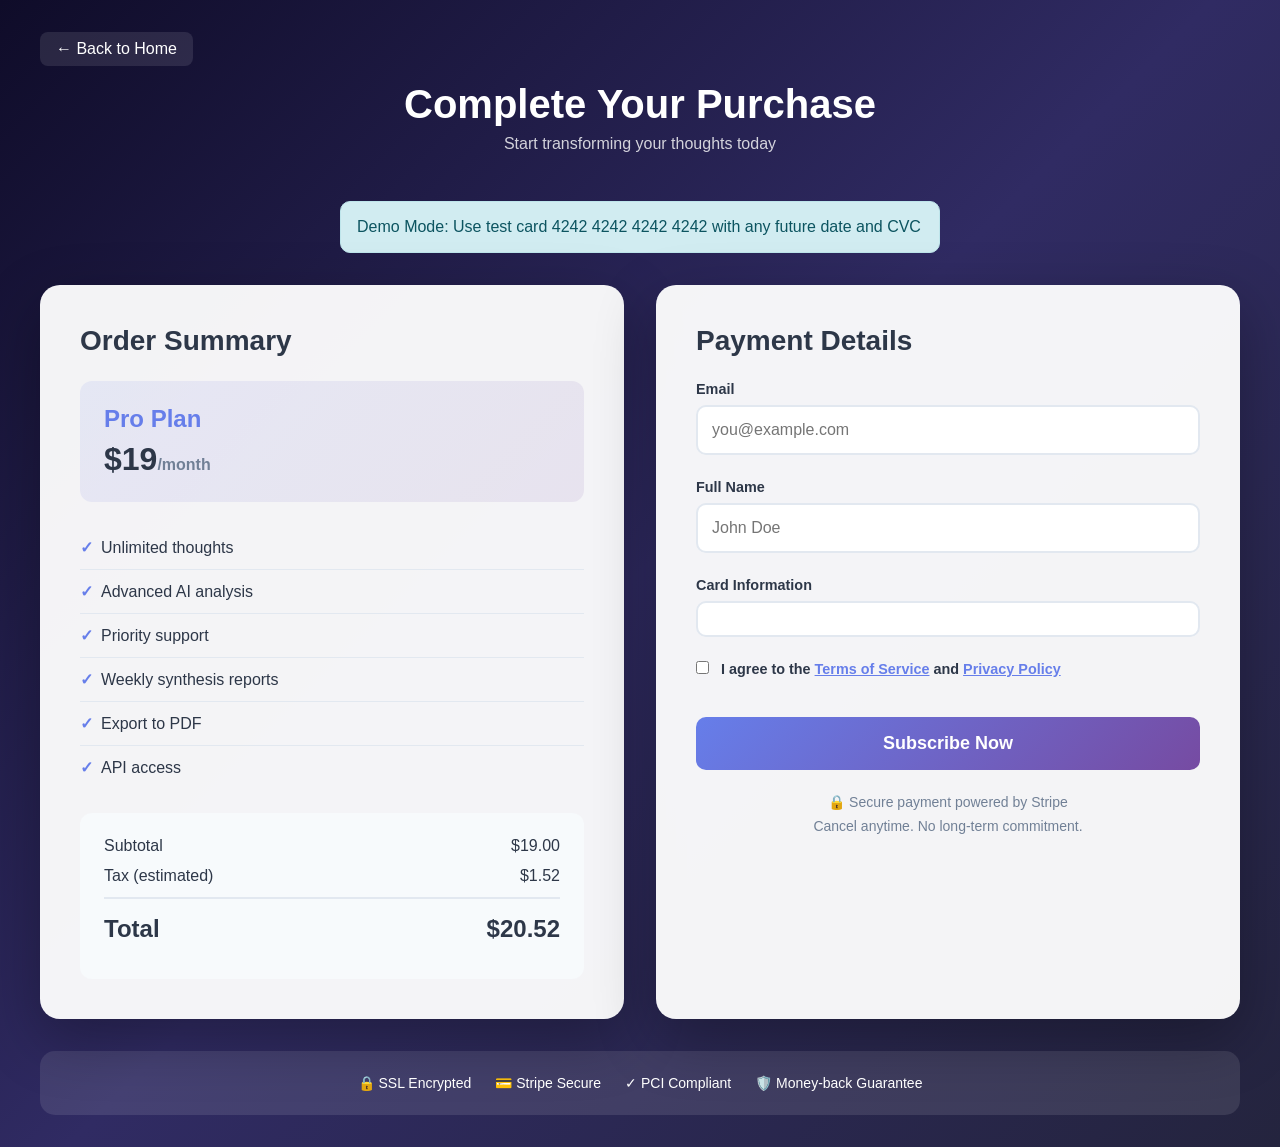
==== frontend/checkout.html @ 896d1e1b "SAAS for now 0.0.1" ====
<!DOCTYPE html>
<html lang="en">
<head>
    <meta charset="UTF-8">
    <meta name="viewport" content="width=device-width, initial-scale=1.0">
    <title>Checkout - AI Thought Processor</title>
    <script src="https://js.stripe.com/v3/"></script>
    <style>
        * {
            margin: 0;
            padding: 0;
            box-sizing: border-box;
        }

        :root {
            --primary: #667eea;
            --secondary: #764ba2;
            --accent: #f093fb;
            --dark: #0f0c29;
            --text-dark: #2d3748;
        }

        body {
            font-family: 'Inter', 'Segoe UI', Tahoma, Geneva, Verdana, sans-serif;
            background: linear-gradient(135deg, #0f0c29 0%, #302b63 50%, #24243e 100%);
            min-height: 100vh;
            padding: 2rem;
        }

        .container {
            max-width: 1200px;
            margin: 0 auto;
        }

        .header {
            text-align: center;
            color: white;
            margin-bottom: 3rem;
        }

        .header h1 {
            font-size: 2.5rem;
            margin-bottom: 0.5rem;
        }

        .header p {
            color: rgba(255, 255, 255, 0.8);
        }

        .checkout-grid {
            display: grid;
            grid-template-columns: 1fr 1fr;
            gap: 2rem;
            margin-bottom: 2rem;
        }

        .card {
            background: rgba(255, 255, 255, 0.95);
            border-radius: 20px;
            padding: 2.5rem;
            box-shadow: 0 20px 60px rgba(0, 0, 0, 0.3);
        }

        .card h2 {
            color: var(--text-dark);
            margin-bottom: 1.5rem;
            font-size: 1.75rem;
        }

        .form-group {
            margin-bottom: 1.5rem;
        }

        label {
            display: block;
            margin-bottom: 0.5rem;
            color: var(--text-dark);
            font-weight: 600;
            font-size: 0.9rem;
        }

        input, select {
            width: 100%;
            padding: 0.875rem;
            border: 2px solid #e2e8f0;
            border-radius: 10px;
            font-size: 1rem;
            transition: all 0.3s;
            font-family: inherit;
        }

        input:focus, select:focus {
            outline: none;
            border-color: var(--primary);
            box-shadow: 0 0 0 3px rgba(102, 126, 234, 0.1);
        }

        .btn-primary {
            width: 100%;
            padding: 1rem;
            background: linear-gradient(135deg, var(--primary), var(--secondary));
            color: white;
            border: none;
            border-radius: 10px;
            font-size: 1.125rem;
            font-weight: 600;
            cursor: pointer;
            transition: all 0.3s;
            margin-top: 1rem;
        }

        .btn-primary:hover {
            transform: translateY(-2px);
            box-shadow: 0 10px 30px rgba(102, 126, 234, 0.4);
        }

        .btn-primary:disabled {
            background: #cbd5e0;
            cursor: not-allowed;
            transform: none;
        }

        .plan-summary {
            background: linear-gradient(135deg, rgba(102, 126, 234, 0.1), rgba(118, 75, 162, 0.1));
            padding: 1.5rem;
            border-radius: 12px;
            margin-bottom: 1.5rem;
        }

        .plan-name {
            font-size: 1.5rem;
            font-weight: 700;
            color: var(--primary);
            margin-bottom: 0.5rem;
        }

        .plan-price {
            font-size: 2rem;
            font-weight: 700;
            color: var(--text-dark);
        }

        .plan-price span {
            font-size: 1rem;
            color: #718096;
        }

        .features-list {
            list-style: none;
            margin: 1.5rem 0;
        }

        .features-list li {
            padding: 0.75rem 0;
            border-bottom: 1px solid #e2e8f0;
            display: flex;
            align-items: center;
            gap: 0.5rem;
            color: var(--text-dark);
        }

        .features-list li:last-child {
            border-bottom: none;
        }

        .checkmark {
            color: var(--primary);
            font-weight: 700;
        }

        .total-section {
            background: #f7fafc;
            padding: 1.5rem;
            border-radius: 12px;
            margin-top: 1.5rem;
        }

        .total-row {
            display: flex;
            justify-content: space-between;
            margin-bottom: 0.75rem;
            color: var(--text-dark);
        }

        .total-row.final {
            font-size: 1.5rem;
            font-weight: 700;
            padding-top: 1rem;
            border-top: 2px solid #e2e8f0;
        }

        .alert {
            padding: 1rem;
            border-radius: 10px;
            margin-bottom: 1rem;
        }

        .alert-success {
            background: #d4edda;
            color: #155724;
            border: 1px solid #c3e6cb;
        }

        .alert-error {
            background: #f8d7da;
            color: #721c24;
            border: 1px solid #f5c6cb;
        }

        .alert-info {
            background: #d1ecf1;
            color: #0c5460;
            border: 1px solid #bee5eb;
        }

        .security-badges {
            display: flex;
            justify-content: center;
            gap: 1.5rem;
            margin-top: 2rem;
            padding: 1.5rem;
            background: rgba(255, 255, 255, 0.1);
            border-radius: 15px;
        }

        .security-badge {
            display: flex;
            align-items: center;
            gap: 0.5rem;
            color: white;
            font-size: 0.875rem;
        }

        .back-link {
            display: inline-block;
            color: white;
            text-decoration: none;
            margin-bottom: 1rem;
            padding: 0.5rem 1rem;
            background: rgba(255, 255, 255, 0.1);
            border-radius: 8px;
            transition: all 0.3s;
        }

        .back-link:hover {
            background: rgba(255, 255, 255, 0.2);
        }

        #card-element {
            padding: 1rem;
            border: 2px solid #e2e8f0;
            border-radius: 10px;
            background: white;
        }

        #card-errors {
            color: #721c24;
            margin-top: 0.5rem;
            font-size: 0.875rem;
        }

        .loading {
            display: inline-block;
            width: 20px;
            height: 20px;
            border: 3px solid rgba(255, 255, 255, 0.3);
            border-radius: 50%;
            border-top-color: white;
            animation: spin 1s linear infinite;
        }

        @keyframes spin {
            to { transform: rotate(360deg); }
        }

        @media (max-width: 768px) {
            .checkout-grid {
                grid-template-columns: 1fr;
            }
        }
    </style>
</head>
<body>
    <div class="container">
        <a href="landing.html" class="back-link">← Back to Home</a>

        <div class="header">
            <h1>Complete Your Purchase</h1>
            <p>Start transforming your thoughts today</p>
        </div>

        <div id="alertContainer"></div>

        <div class="checkout-grid">
            <!-- Order Summary -->
            <div class="card">
                <h2>Order Summary</h2>
                <div class="plan-summary">
                    <div class="plan-name" id="planName">Pro Plan</div>
                    <div class="plan-price" id="planPrice">$19<span>/month</span></div>
                </div>

                <ul class="features-list" id="featuresList">
                    <li><span class="checkmark">✓</span> Unlimited thoughts</li>
                    <li><span class="checkmark">✓</span> Advanced AI analysis</li>
                    <li><span class="checkmark">✓</span> Priority support</li>
                    <li><span class="checkmark">✓</span> Weekly synthesis reports</li>
                    <li><span class="checkmark">✓</span> Export to PDF</li>
                    <li><span class="checkmark">✓</span> API access</li>
                </ul>

                <div class="total-section">
                    <div class="total-row">
                        <span>Subtotal</span>
                        <span id="subtotal">$19.00</span>
                    </div>
                    <div class="total-row">
                        <span>Tax (estimated)</span>
                        <span id="tax">$0.00</span>
                    </div>
                    <div class="total-row final">
                        <span>Total</span>
                        <span id="total">$19.00</span>
                    </div>
                </div>
            </div>

            <!-- Payment Form -->
            <div class="card">
                <h2>Payment Details</h2>

                <form id="payment-form">
                    <div class="form-group">
                        <label for="email">Email</label>
                        <input type="email" id="email" required placeholder="you@example.com">
                    </div>

                    <div class="form-group">
                        <label for="name">Full Name</label>
                        <input type="text" id="name" required placeholder="John Doe">
                    </div>

                    <div class="form-group">
                        <label for="card-element">Card Information</label>
                        <div id="card-element"></div>
                        <div id="card-errors" role="alert"></div>
                    </div>

                    <div class="form-group">
                        <label>
                            <input type="checkbox" id="terms" required style="width: auto; margin-right: 0.5rem;">
                            I agree to the <a href="#" style="color: var(--primary);">Terms of Service</a> and <a href="#" style="color: var(--primary);">Privacy Policy</a>
                        </label>
                    </div>

                    <button type="submit" class="btn-primary" id="submit-button">
                        <span id="button-text">Subscribe Now</span>
                        <span id="spinner" class="loading" style="display: none;"></span>
                    </button>
                </form>

                <div style="margin-top: 1.5rem; text-align: center; color: #718096; font-size: 0.875rem;">
                    <p>🔒 Secure payment powered by Stripe</p>
                    <p style="margin-top: 0.5rem;">Cancel anytime. No long-term commitment.</p>
                </div>
            </div>
        </div>

        <div class="security-badges">
            <div class="security-badge">
                🔒 SSL Encrypted
            </div>
            <div class="security-badge">
                💳 Stripe Secure
            </div>
            <div class="security-badge">
                ✓ PCI Compliant
            </div>
            <div class="security-badge">
                🛡️ Money-back Guarantee
            </div>
        </div>
    </div>

    <script>
        // Plan configurations
        const plans = {
            free: {
                name: 'Free Plan',
                price: 0,
                features: [
                    '10 thoughts per month',
                    'Basic analysis',
                    'Email support',
                    'Dashboard access'
                ]
            },
            pro: {
                name: 'Pro Plan',
                price: 19,
                features: [
                    'Unlimited thoughts',
                    'Advanced AI analysis',
                    'Priority support',
                    'Weekly synthesis reports',
                    'Export to PDF',
                    'API access'
                ]
            },
            enterprise: {
                name: 'Enterprise Plan',
                price: 99,
                features: [
                    'Everything in Pro',
                    'Team collaboration',
                    'Custom AI models',
                    'Dedicated support',
                    'SLA guarantee',
                    'On-premise deployment'
                ]
            }
        };

        // Get selected plan from URL
        const urlParams = new URLSearchParams(window.location.search);
        const selectedPlan = urlParams.get('plan') || 'pro';
        const plan = plans[selectedPlan];

        // Update UI with plan details
        document.getElementById('planName').textContent = plan.name;
        document.getElementById('planPrice').innerHTML = `$${plan.price}<span>/month</span>`;

        const featuresList = document.getElementById('featuresList');
        featuresList.innerHTML = plan.features.map(f =>
            `<li><span class="checkmark">✓</span> ${f}</li>`
        ).join('');

        const subtotal = plan.price;
        const tax = (plan.price * 0.08).toFixed(2); // 8% tax
        const total = (parseFloat(subtotal) + parseFloat(tax)).toFixed(2);

        document.getElementById('subtotal').textContent = `$${subtotal.toFixed(2)}`;
        document.getElementById('tax').textContent = `$${tax}`;
        document.getElementById('total').textContent = `$${total}`;

        // Stripe configuration
        // IMPORTANT: Replace with your actual Stripe publishable key
        const STRIPE_PUBLIC_KEY = 'pk_test_YOUR_STRIPE_PUBLISHABLE_KEY';

        let stripe, elements, cardElement;

        // Initialize Stripe (only if not free plan)
        if (selectedPlan !== 'free') {
            try {
                stripe = Stripe(STRIPE_PUBLIC_KEY);
                elements = stripe.elements();

                cardElement = elements.create('card', {
                    style: {
                        base: {
                            fontSize: '16px',
                            color: '#2d3748',
                            '::placeholder': {
                                color: '#a0aec0',
                            },
                        },
                    },
                });

                cardElement.mount('#card-element');

                cardElement.on('change', function(event) {
                    const displayError = document.getElementById('card-errors');
                    if (event.error) {
                        displayError.textContent = event.error.message;
                    } else {
                        displayError.textContent = '';
                    }
                });
            } catch (error) {
                showAlert('error', 'Stripe is not configured. Please add your Stripe publishable key.');
            }
        }

        // Handle form submission
        const form = document.getElementById('payment-form');
        form.addEventListener('submit', async function(event) {
            event.preventDefault();

            const email = document.getElementById('email').value;
            const name = document.getElementById('name').value;

            // Handle free plan
            if (selectedPlan === 'free') {
                await handleFreePlan(email, name);
                return;
            }

            // Handle paid plans with Stripe
            setLoading(true);

            try {
                // Create payment method
                const {error, paymentMethod} = await stripe.createPaymentMethod({
                    type: 'card',
                    card: cardElement,
                    billing_details: {
                        name: name,
                        email: email,
                    },
                });

                if (error) {
                    showAlert('error', error.message);
                    setLoading(false);
                    return;
                }

                // Send payment method to your backend
                const response = await fetch('http://localhost:8000/api/create-subscription', {
                    method: 'POST',
                    headers: {
                        'Content-Type': 'application/json',
                    },
                    body: JSON.stringify({
                        payment_method_id: paymentMethod.id,
                        email: email,
                        name: name,
                        plan: selectedPlan,
                    }),
                });

                const result = await response.json();

                if (result.error) {
                    showAlert('error', result.error);
                    setLoading(false);
                    return;
                }

                // Handle subscription created
                if (result.status === 'active') {
                    showAlert('success', 'Subscription created successfully!');
                    setTimeout(() => {
                        window.location.href = 'index.html?new_user=true';
                    }, 2000);
                } else {
                    // Handle requires_action (3D Secure)
                    const {error: confirmError} = await stripe.confirmCardPayment(result.client_secret);

                    if (confirmError) {
                        showAlert('error', confirmError.message);
                        setLoading(false);
                    } else {
                        showAlert('success', 'Payment confirmed! Redirecting...');
                        setTimeout(() => {
                            window.location.href = 'index.html?new_user=true';
                        }, 2000);
                    }
                }
            } catch (error) {
                showAlert('error', 'An error occurred. Please try again.');
                setLoading(false);
            }
        });

        async function handleFreePlan(email, name) {
            setLoading(true);

            try {
                const response = await fetch('http://localhost:8000/api/create-free-account', {
                    method: 'POST',
                    headers: {
                        'Content-Type': 'application/json',
                    },
                    body: JSON.stringify({
                        email: email,
                        name: name,
                    }),
                });

                const result = await response.json();

                if (result.success) {
                    showAlert('success', 'Account created successfully!');
                    setTimeout(() => {
                        window.location.href = 'index.html?user_id=' + result.user_id;
                    }, 2000);
                } else {
                    showAlert('error', result.error || 'Failed to create account');
                    setLoading(false);
                }
            } catch (error) {
                showAlert('error', 'An error occurred. Please try again.');
                setLoading(false);
            }
        }

        function setLoading(isLoading) {
            const submitButton = document.getElementById('submit-button');
            const buttonText = document.getElementById('button-text');
            const spinner = document.getElementById('spinner');

            submitButton.disabled = isLoading;
            buttonText.style.display = isLoading ? 'none' : 'inline';
            spinner.style.display = isLoading ? 'inline-block' : 'none';
        }

        function showAlert(type, message) {
            const alertContainer = document.getElementById('alertContainer');
            const alertClass = type === 'error' ? 'alert-error' : type === 'success' ? 'alert-success' : 'alert-info';

            alertContainer.innerHTML = `
                <div class="alert ${alertClass}" style="max-width: 600px; margin: 0 auto 2rem;">
                    ${message}
                </div>
            `;

            // Auto-dismiss success alerts
            if (type === 'success') {
                setTimeout(() => {
                    alertContainer.innerHTML = '';
                }, 5000);
            }
        }

        // Show info for demo
        if (selectedPlan !== 'free') {
            showAlert('info', 'Demo Mode: Use test card 4242 4242 4242 4242 with any future date and CVC');
        }
    </script>
</body>
</html>
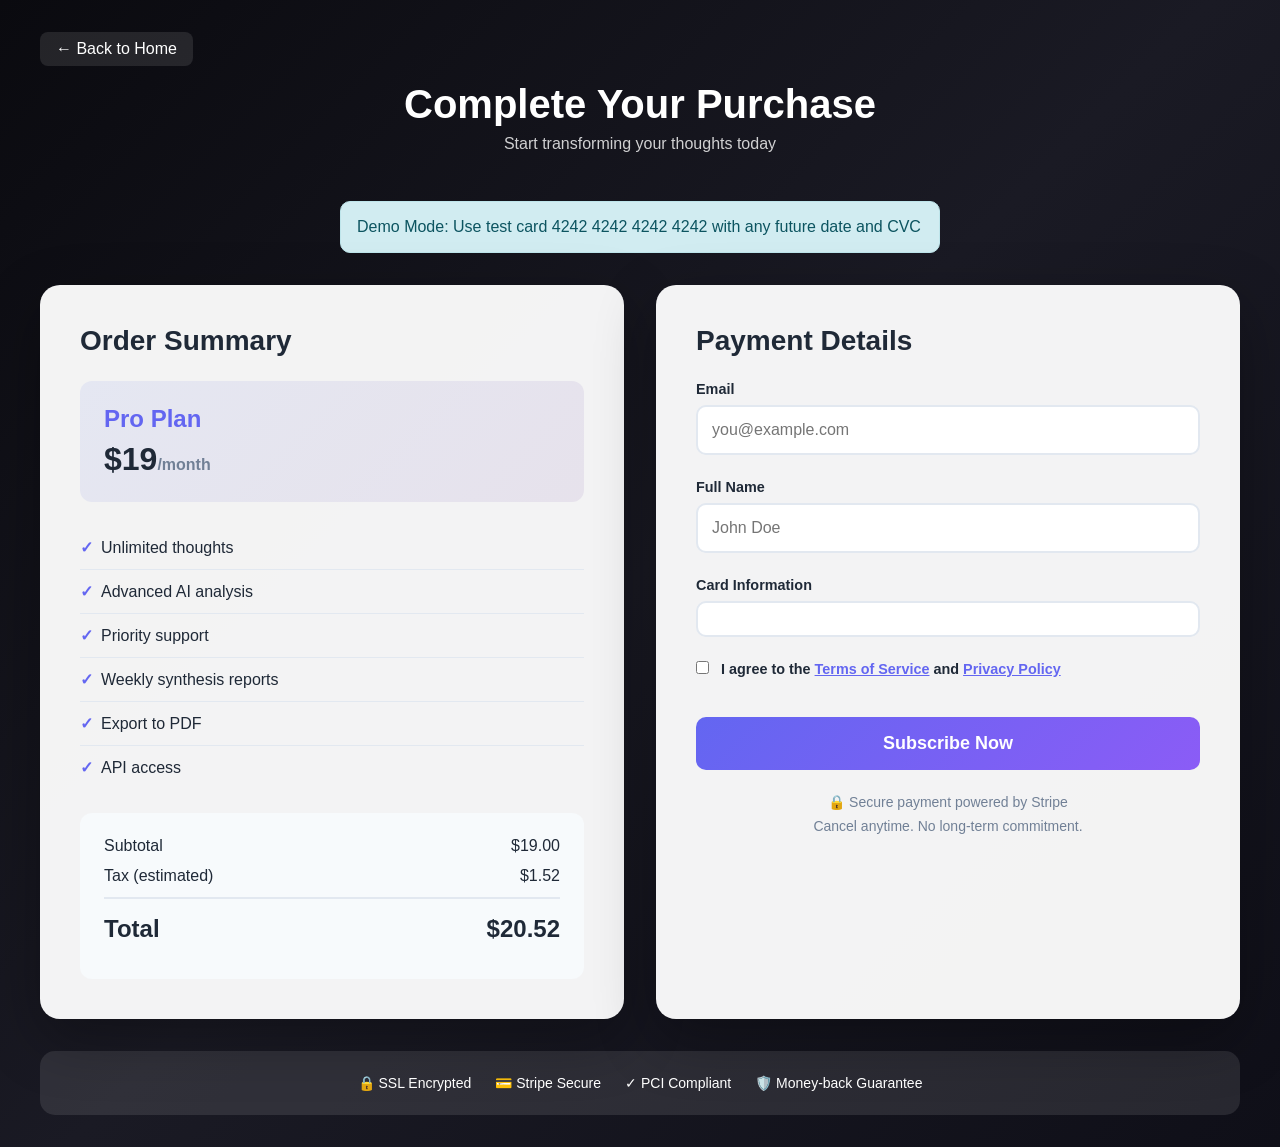
==== commit 75c242dc: "Brilliant job :" ====
--- a/frontend/checkout.html
+++ b/frontend/checkout.html
@@ -13,16 +13,16 @@
         }
 
         :root {
-            --primary: #667eea;
-            --secondary: #764ba2;
-            --accent: #f093fb;
-            --dark: #0f0c29;
-            --text-dark: #2d3748;
+            --primary: #6366f1;
+            --secondary: #8b5cf6;
+            --accent: #a78bfa;
+            --dark: #0a0a0f;
+            --text-dark: #1f2937;
         }
 
         body {
-            font-family: 'Inter', 'Segoe UI', Tahoma, Geneva, Verdana, sans-serif;
-            background: linear-gradient(135deg, #0f0c29 0%, #302b63 50%, #24243e 100%);
+            font-family: -apple-system, BlinkMacSystemFont, 'Segoe UI', 'Roboto', 'Oxygen', 'Ubuntu', sans-serif;
+            background: linear-gradient(135deg, #0a0a0f 0%, #1a1a24 50%, #0f0f18 100%);
             min-height: 100vh;
             padding: 2rem;
         }
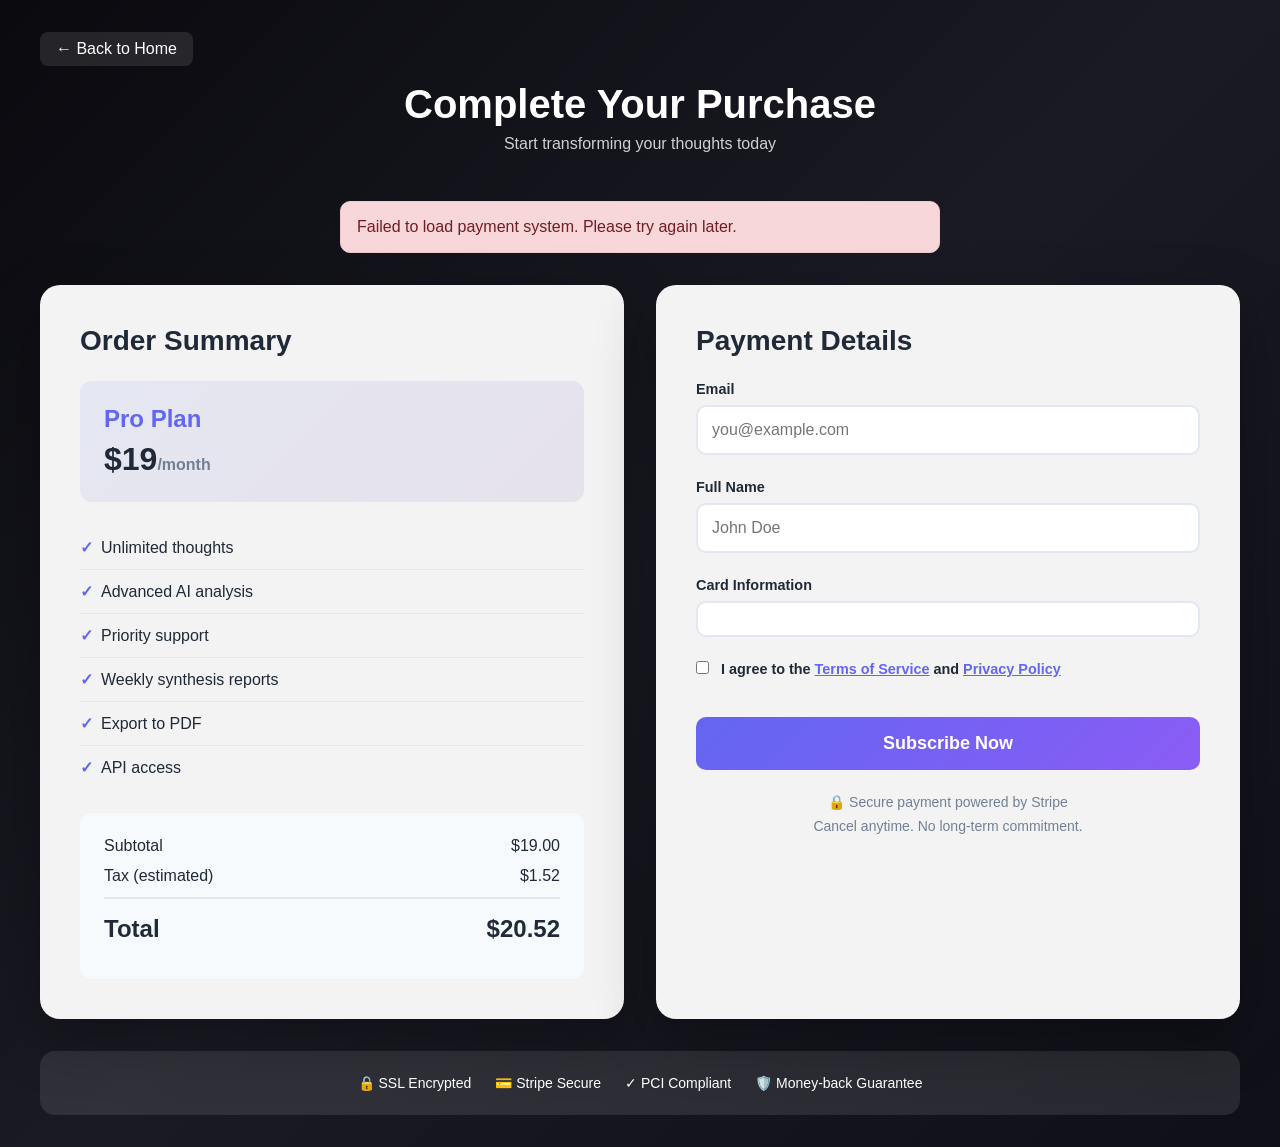
==== commit 99e0e278: "Add" ====
--- a/frontend/checkout.html
+++ b/frontend/checkout.html
@@ -444,14 +444,27 @@
         document.getElementById('total').textContent = `$${total}`;
 
         // Stripe configuration
-        // IMPORTANT: Replace with your actual Stripe publishable key
-        const STRIPE_PUBLIC_KEY = 'pk_test_YOUR_STRIPE_PUBLISHABLE_KEY';
-
         let stripe, elements, cardElement;
+        let STRIPE_PUBLIC_KEY = null;
 
         // Initialize Stripe (only if not free plan)
-        if (selectedPlan !== 'free') {
+        async function initializeStripe() {
+            if (selectedPlan === 'free') {
+                return;
+            }
+
             try {
+                // Fetch Stripe publishable key from backend
+                const configResponse = await fetch('http://localhost:8000/api/stripe-config');
+                
+                if (!configResponse.ok) {
+                    throw new Error('Failed to load Stripe configuration');
+                }
+                
+                const config = await configResponse.json();
+                STRIPE_PUBLIC_KEY = config.publishable_key;
+                
+                // Initialize Stripe with the key from backend
                 stripe = Stripe(STRIPE_PUBLIC_KEY);
                 elements = stripe.elements();
 
@@ -477,10 +490,16 @@
                         displayError.textContent = '';
                     }
                 });
+                
+                console.log('Stripe initialized successfully with key:', STRIPE_PUBLIC_KEY.substring(0, 20) + '...');
             } catch (error) {
-                showAlert('error', 'Stripe is not configured. Please add your Stripe publishable key.');
-            }
-        }
+                console.error('Failed to initialize Stripe:', error);
+                showAlert('error', 'Failed to load payment system. Please try again later.');
+            }
+        }
+
+        // Initialize Stripe on page load
+        initializeStripe();
 
         // Handle form submission
         const form = document.getElementById('payment-form');
@@ -493,6 +512,12 @@
             // Handle free plan
             if (selectedPlan === 'free') {
                 await handleFreePlan(email, name);
+                return;
+            }
+
+            // Check if Stripe is initialized
+            if (!stripe || !cardElement) {
+                showAlert('error', 'Payment system not ready. Please refresh the page.');
                 return;
             }
 
